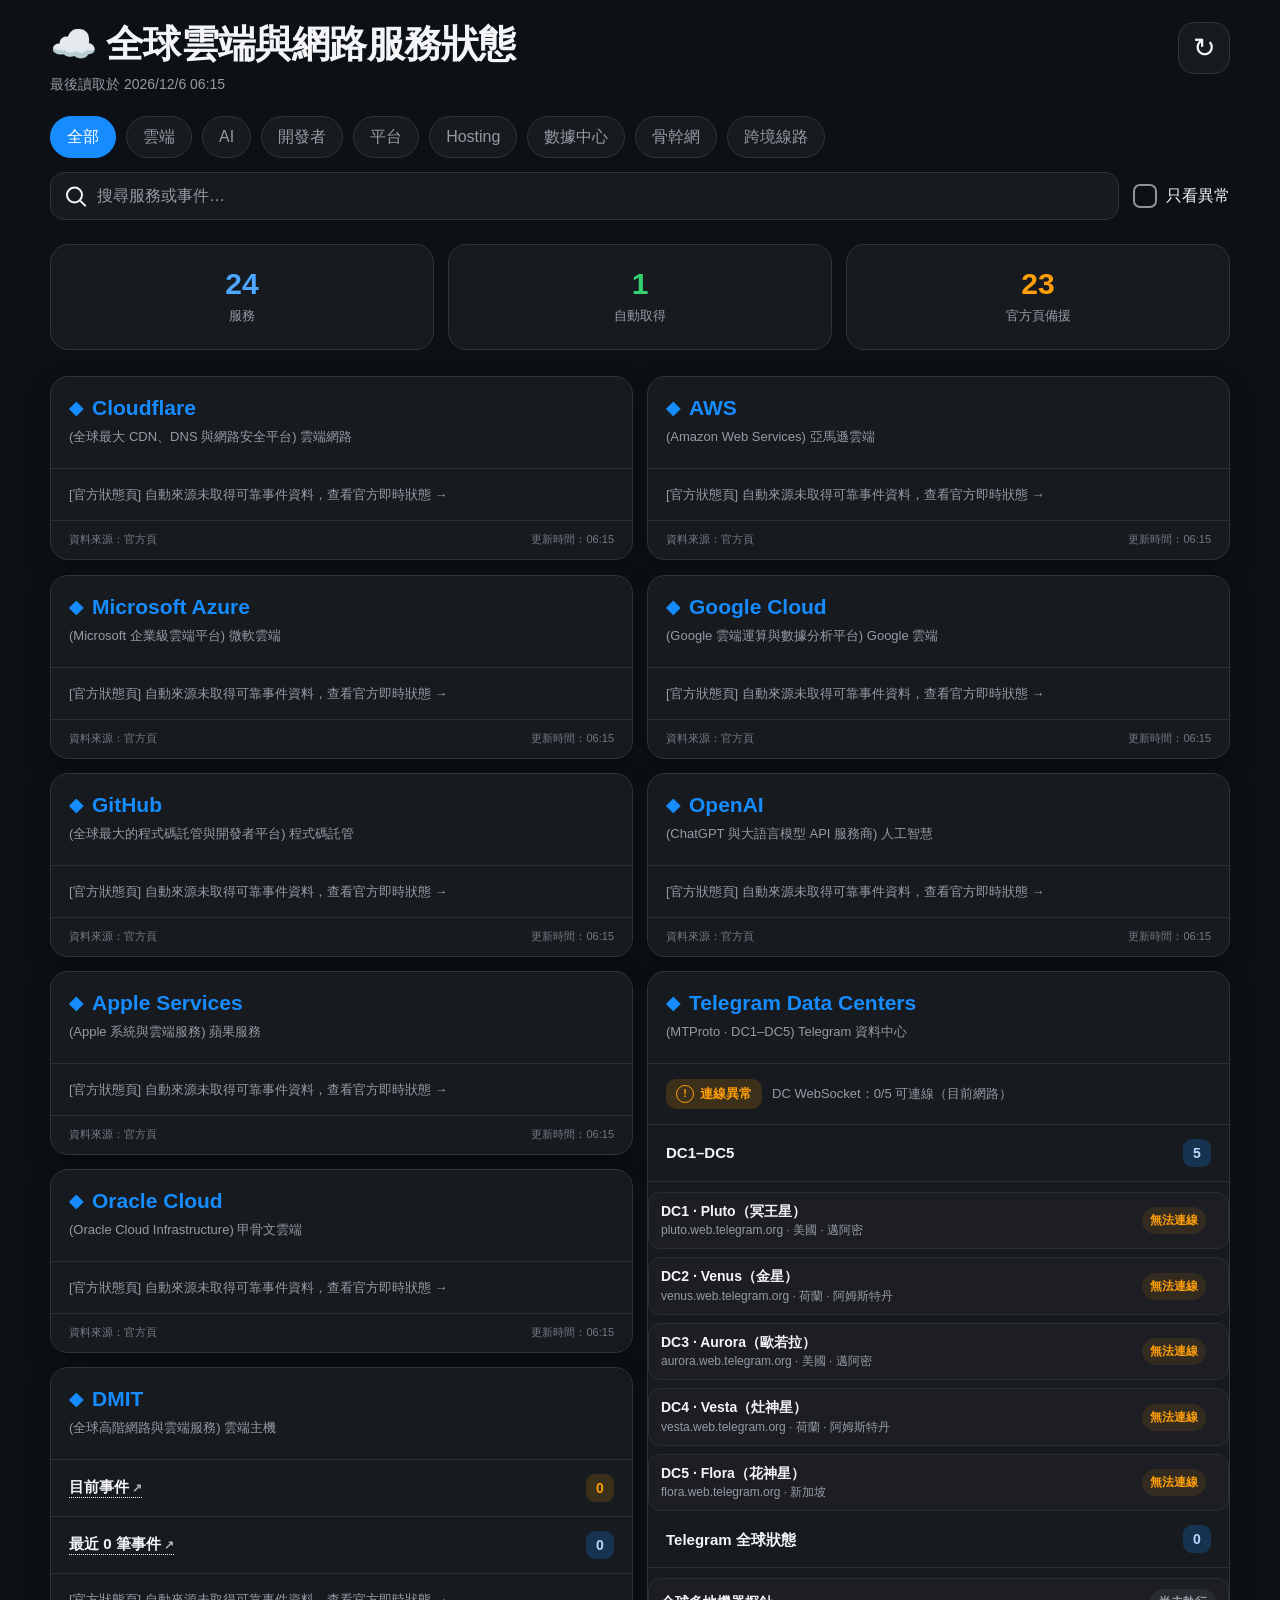
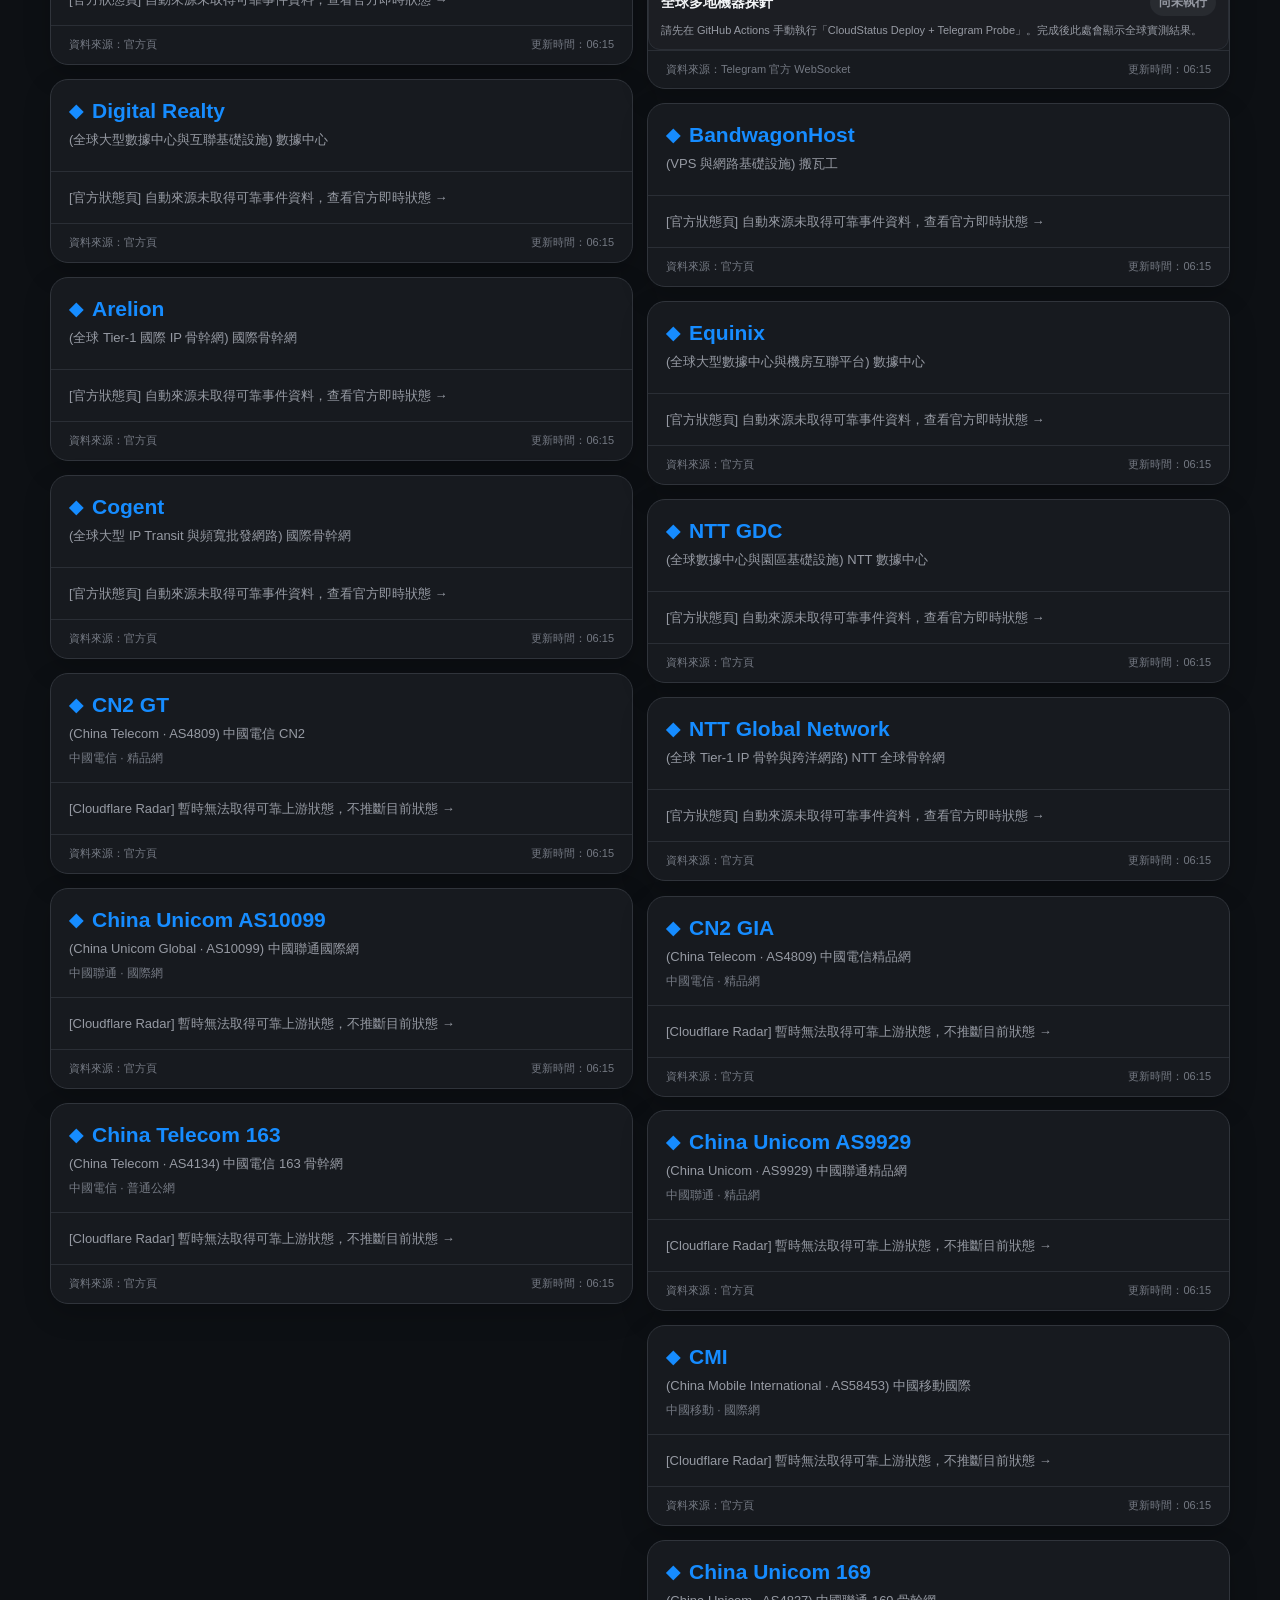
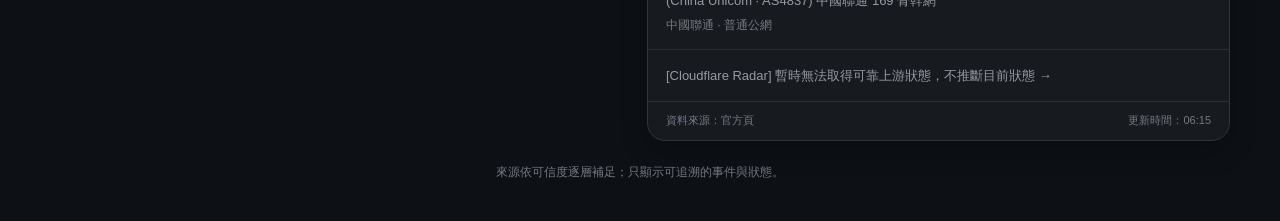
==== index.html @ a764ccdd "Add files via upload" ====
<!doctype html>
<html lang="zh-Hant">
<head>
  <meta http-equiv="Cache-Control" content="no-cache, no-store, must-revalidate">
  <meta http-equiv="Pragma" content="no-cache">
  <meta http-equiv="Expires" content="0">
  <meta charset="utf-8">
  <meta name="viewport" content="width=device-width,initial-scale=1,viewport-fit=cover">
  <meta name="theme-color" content="#121214">
  <meta name="color-scheme" content="dark">
  <title>CloudStatus</title>
  <link rel="stylesheet" href="./assets/style.css?v=97.0.0">
</head>
<body>
  <main class="shell">
    <header class="topbar">
      <div class="heading">
        <h1>☁️ 全球雲端與網路服務狀態</h1>
        <p id="updated">準備讀取官方來源…</p>
      </div>
      <button id="reload" class="icon-btn" type="button" aria-label="重新整理">↻</button>
    </header>

    <section class="toolbar">
      <div class="filter-shell">
        <div id="filters" class="filters" aria-label="服務分類">
          <button class="chip active" data-filter="all">全部</button>
          <button class="chip" data-filter="cloud">雲端</button>
          <button class="chip" data-filter="ai">AI</button>
          <button class="chip" data-filter="developer">開發者</button>
          <button class="chip" data-filter="platform">平台</button>
          <button class="chip" data-filter="hosting">Hosting</button>
          <button class="chip" data-filter="datacenter">數據中心</button>
          <button class="chip" data-filter="backbone">骨幹網</button>
          <button class="chip" data-filter="crossborder">跨境線路</button>
        </div>

        <div id="filterMoreWrap" class="filter-more-wrap" hidden>
          <button id="filterMore" class="chip more-chip" type="button" aria-haspopup="menu" aria-expanded="false">
            更多 <span class="more-arrow">⌄</span>
          </button>
          <div id="filterMoreMenu" class="filter-more-menu" role="menu" hidden></div>
        </div>
      </div>

      <div class="tools">
        <div class="search-box">
          <span class="search-icon" aria-hidden="true"></span>
          <input id="search" type="search" placeholder="搜尋服務或事件…" autocomplete="off">
        </div>

        <label class="toggle">
          <input id="activeOnly" type="checkbox">
          <span class="toggle-box" aria-hidden="true"></span>
          <span>只看異常</span>
        </label>
      </div>
    </section>

    <section class="summary" id="summary"></section>
    <section class="grid" id="services"></section>

    <footer>
      來源依可信度逐層補足；只顯示可追溯的事件與狀態。
    </footer>
  </main>
  <script src="./assets/services/registry.js?v=97.0.0"></script>
  <script type="module" src="./assets/app.js?v=97.0.0"></script>
</body>
</html>
---- assets/style.css ----
/* CloudStatus CSS module manifest */
@import url("./styles/base.css");
@import url("./styles/toolbar.css");
@import url("./styles/cards.css");
@import url("./styles/responsive.css");
@import url("./styles/layout.css");
@import url("./styles/telegram.css");
@import url("./styles/dmit.css");
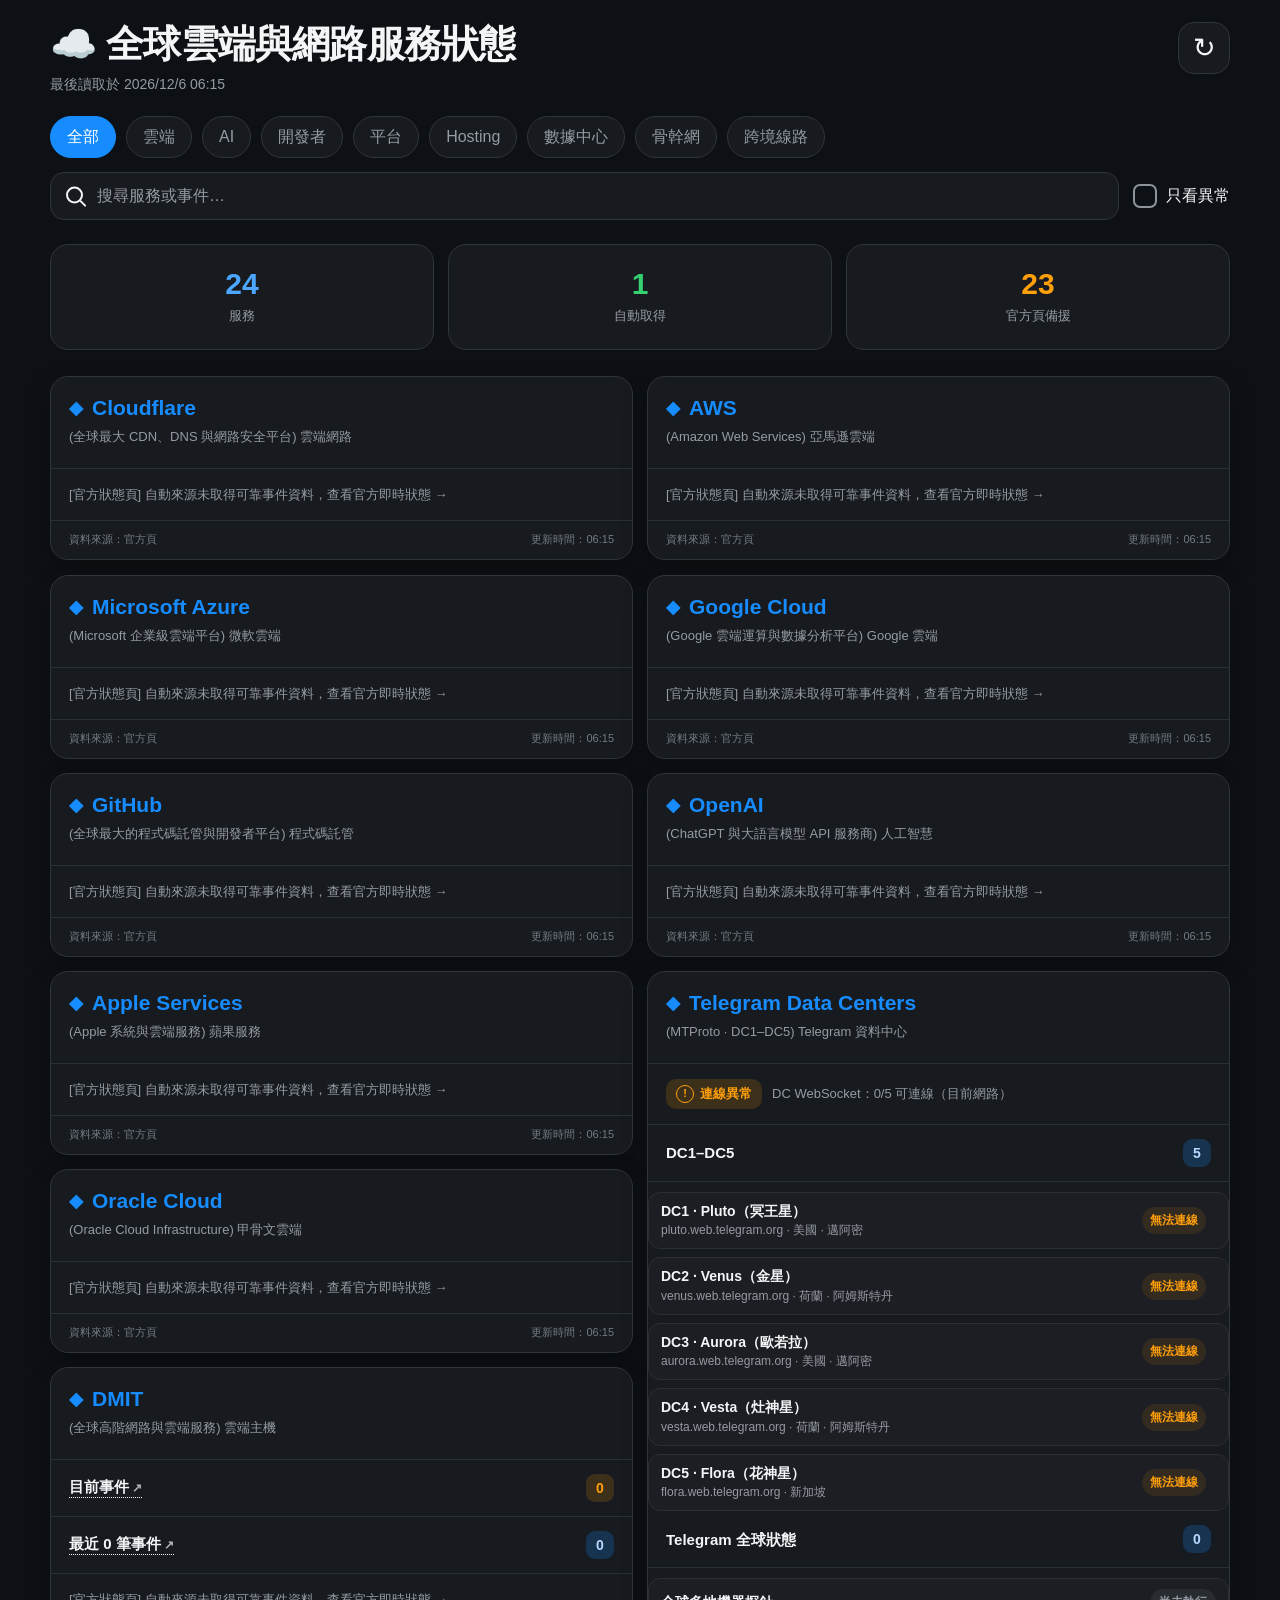
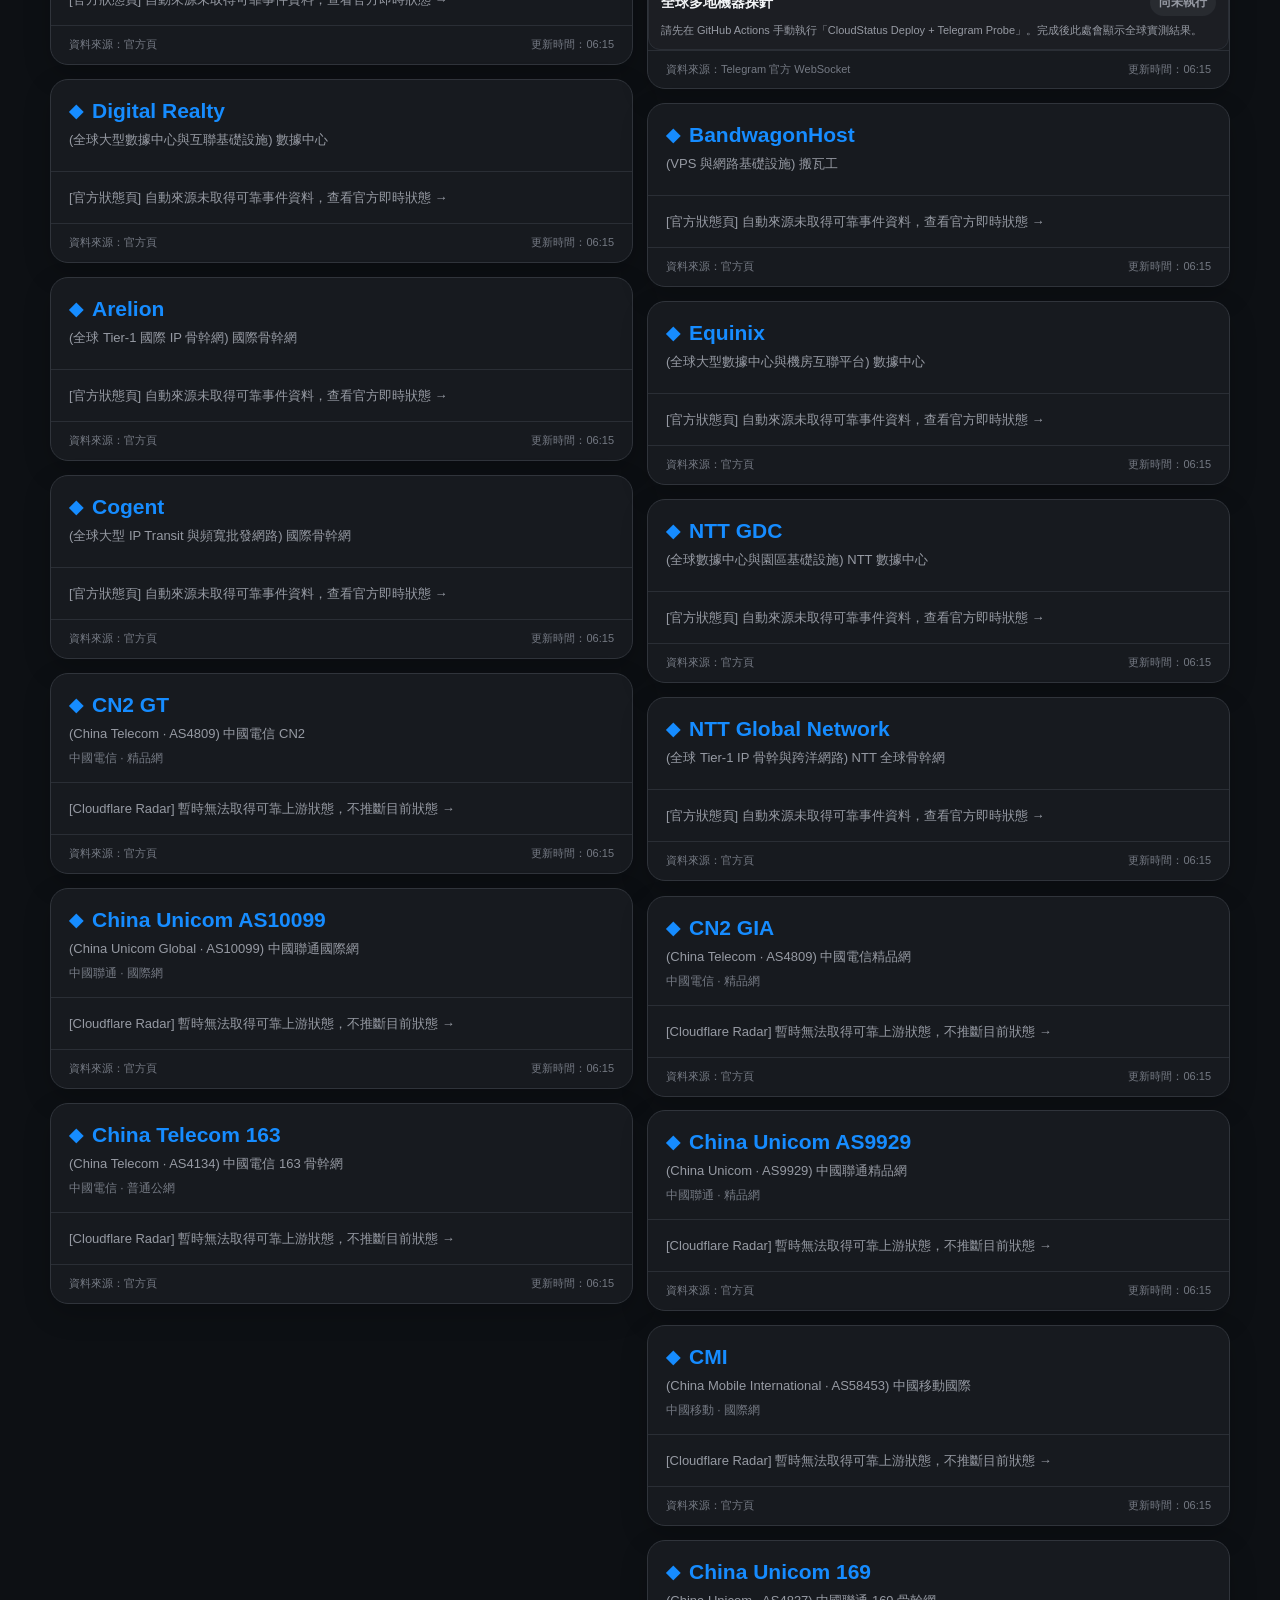
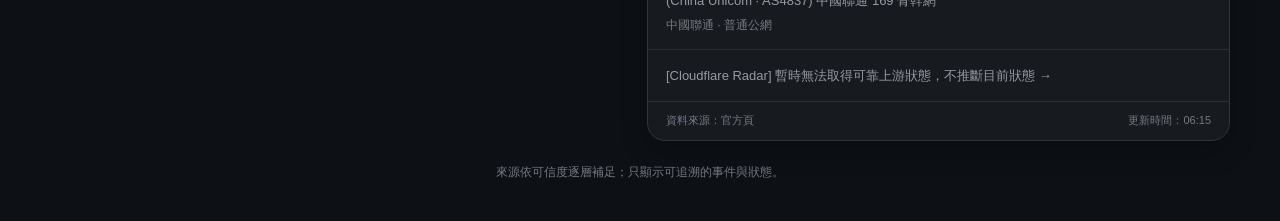
==== commit b2ef80df: "Add files via upload" ====
--- a/index.html
+++ b/index.html
@@ -9,7 +9,7 @@
   <meta name="theme-color" content="#121214">
   <meta name="color-scheme" content="dark">
   <title>CloudStatus</title>
-  <link rel="stylesheet" href="./assets/style.css?v=97.0.0">
+  <link rel="stylesheet" href="./assets/style.css?v=98.0.0">
 </head>
 <body>
   <main class="shell">
@@ -64,7 +64,7 @@
       來源依可信度逐層補足；只顯示可追溯的事件與狀態。
     </footer>
   </main>
-  <script src="./assets/services/registry.js?v=97.0.0"></script>
-  <script type="module" src="./assets/app.js?v=97.0.0"></script>
+  <script src="./assets/services/registry.js?v=98.0.0"></script>
+  <script type="module" src="./assets/app.js?v=98.0.0"></script>
 </body>
 </html>
--- a/assets/style.css
+++ b/assets/style.css
@@ -1,8 +1,8 @@
 /* CloudStatus CSS module manifest */
-@import url("./styles/base.css");
-@import url("./styles/toolbar.css");
-@import url("./styles/cards.css");
-@import url("./styles/responsive.css");
-@import url("./styles/layout.css");
-@import url("./styles/telegram.css");
-@import url("./styles/dmit.css");
+@import url("./styles/base.css?v=98.0.0");
+@import url("./styles/toolbar.css?v=98.0.0");
+@import url("./styles/cards.css?v=98.0.0");
+@import url("./styles/responsive.css?v=98.0.0");
+@import url("./styles/layout.css?v=98.0.0");
+@import url("./styles/telegram.css?v=98.0.0");
+@import url("./styles/dmit.css?v=98.0.0");
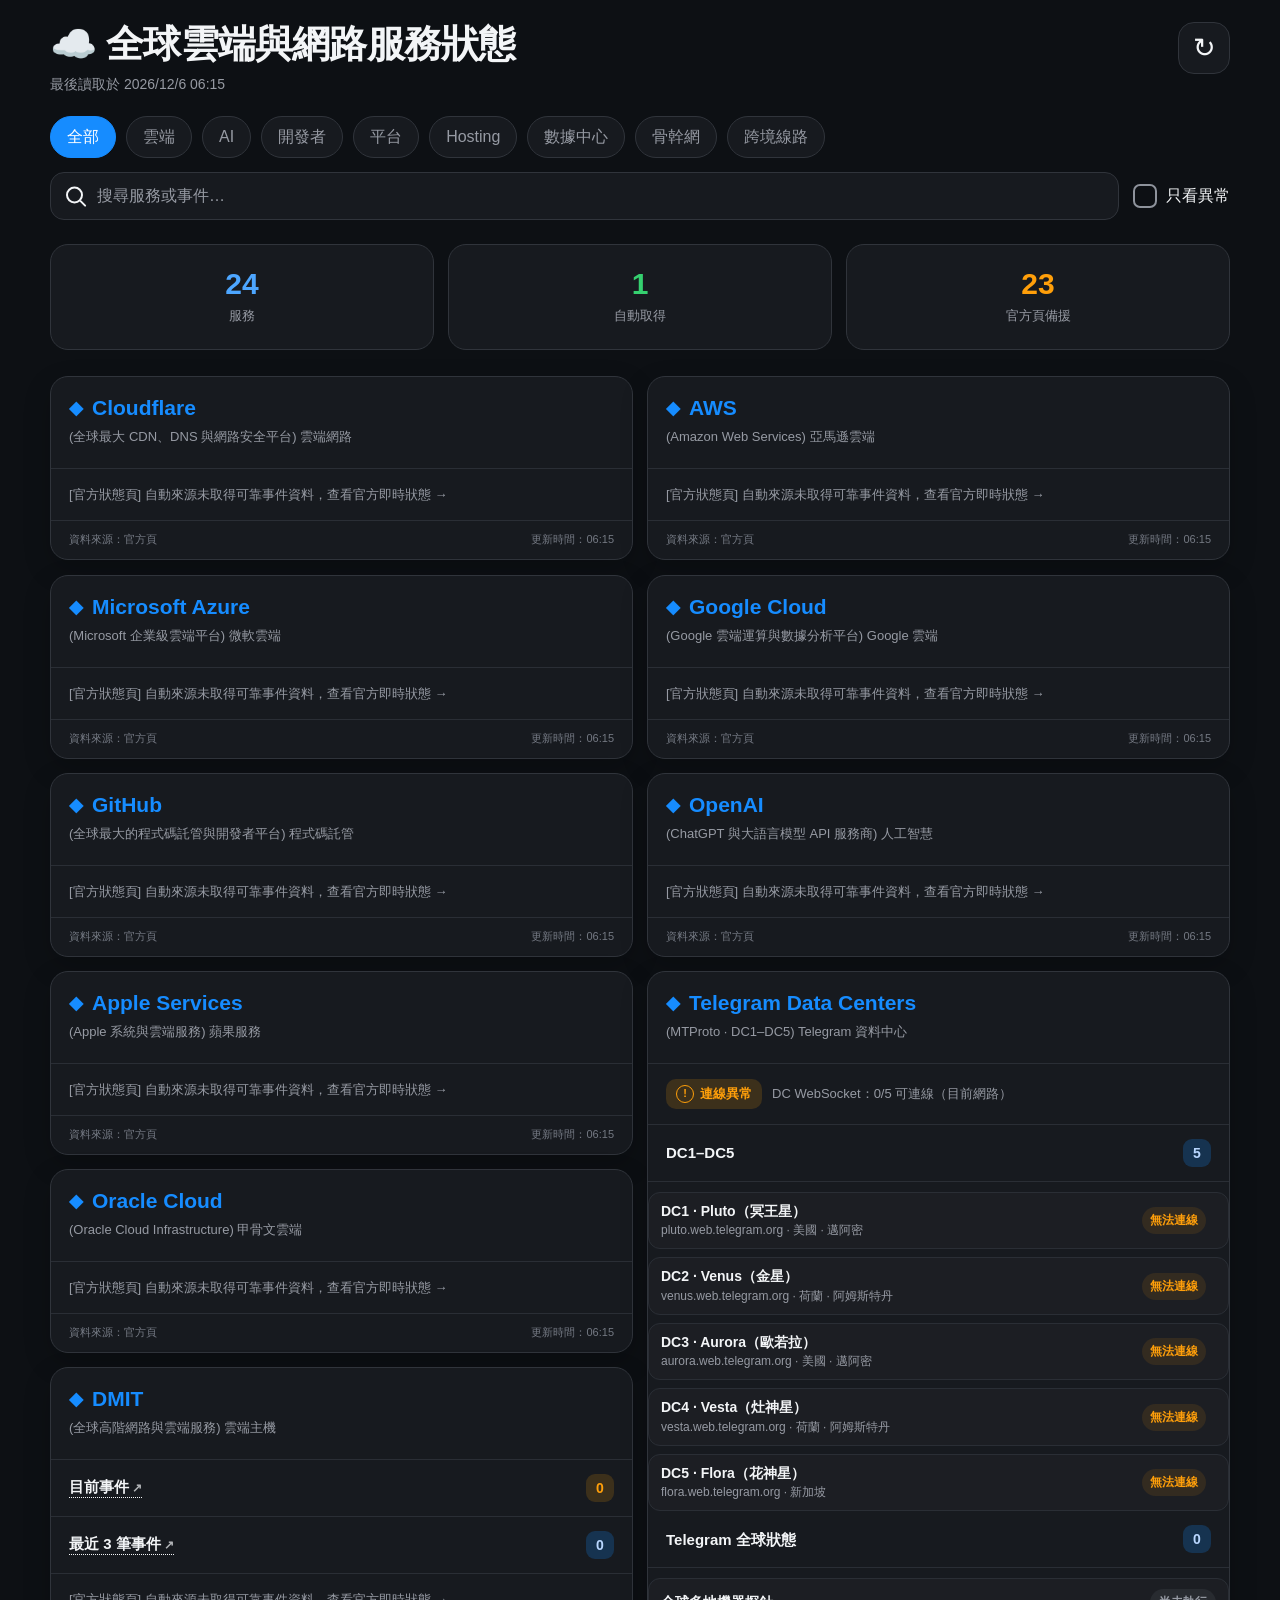
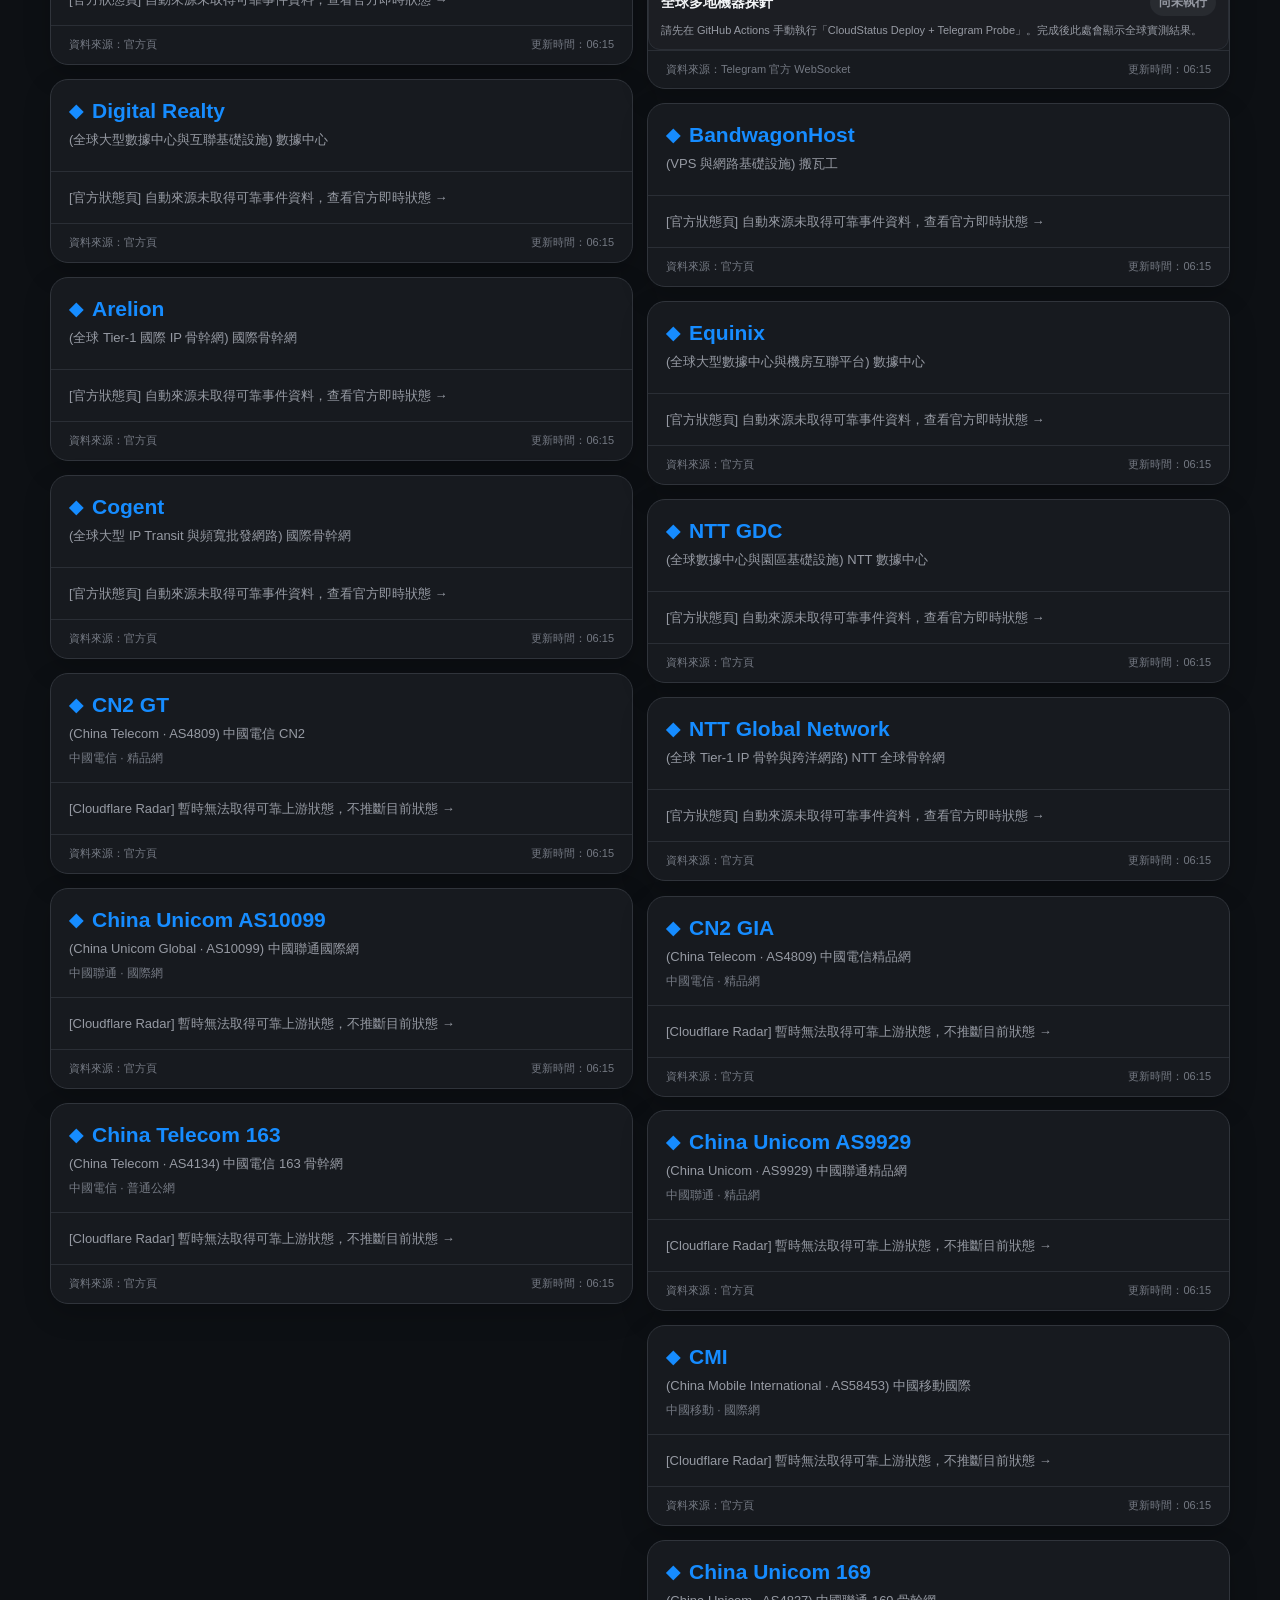
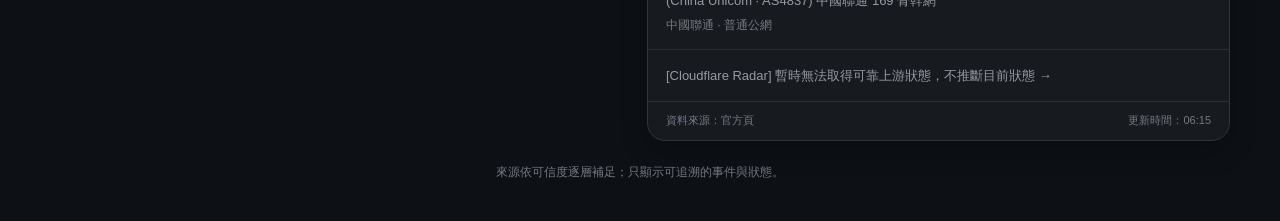
==== commit b8fc2da7: "Add files via upload" ====
--- a/index.html
+++ b/index.html
@@ -9,7 +9,7 @@
   <meta name="theme-color" content="#121214">
   <meta name="color-scheme" content="dark">
   <title>CloudStatus</title>
-  <link rel="stylesheet" href="./assets/style.css?v=98.0.0">
+  <link rel="stylesheet" href="./assets/style.css?v=99.0.0">
 </head>
 <body>
   <main class="shell">
@@ -64,7 +64,7 @@
       來源依可信度逐層補足；只顯示可追溯的事件與狀態。
     </footer>
   </main>
-  <script src="./assets/services/registry.js?v=98.0.0"></script>
-  <script type="module" src="./assets/app.js?v=98.0.0"></script>
+  <script src="./assets/services/registry.js?v=99.0.0"></script>
+  <script type="module" src="./assets/app.js?v=99.0.0"></script>
 </body>
 </html>
--- a/assets/style.css
+++ b/assets/style.css
@@ -1,8 +1,8 @@
 /* CloudStatus CSS module manifest */
-@import url("./styles/base.css?v=98.0.0");
-@import url("./styles/toolbar.css?v=98.0.0");
-@import url("./styles/cards.css?v=98.0.0");
-@import url("./styles/responsive.css?v=98.0.0");
-@import url("./styles/layout.css?v=98.0.0");
-@import url("./styles/telegram.css?v=98.0.0");
-@import url("./styles/dmit.css?v=98.0.0");
+@import url("./styles/base.css?v=99.0.0");
+@import url("./styles/toolbar.css?v=99.0.0");
+@import url("./styles/cards.css?v=99.0.0");
+@import url("./styles/responsive.css?v=99.0.0");
+@import url("./styles/layout.css?v=99.0.0");
+@import url("./styles/telegram.css?v=99.0.0");
+@import url("./styles/dmit.css?v=99.0.0");
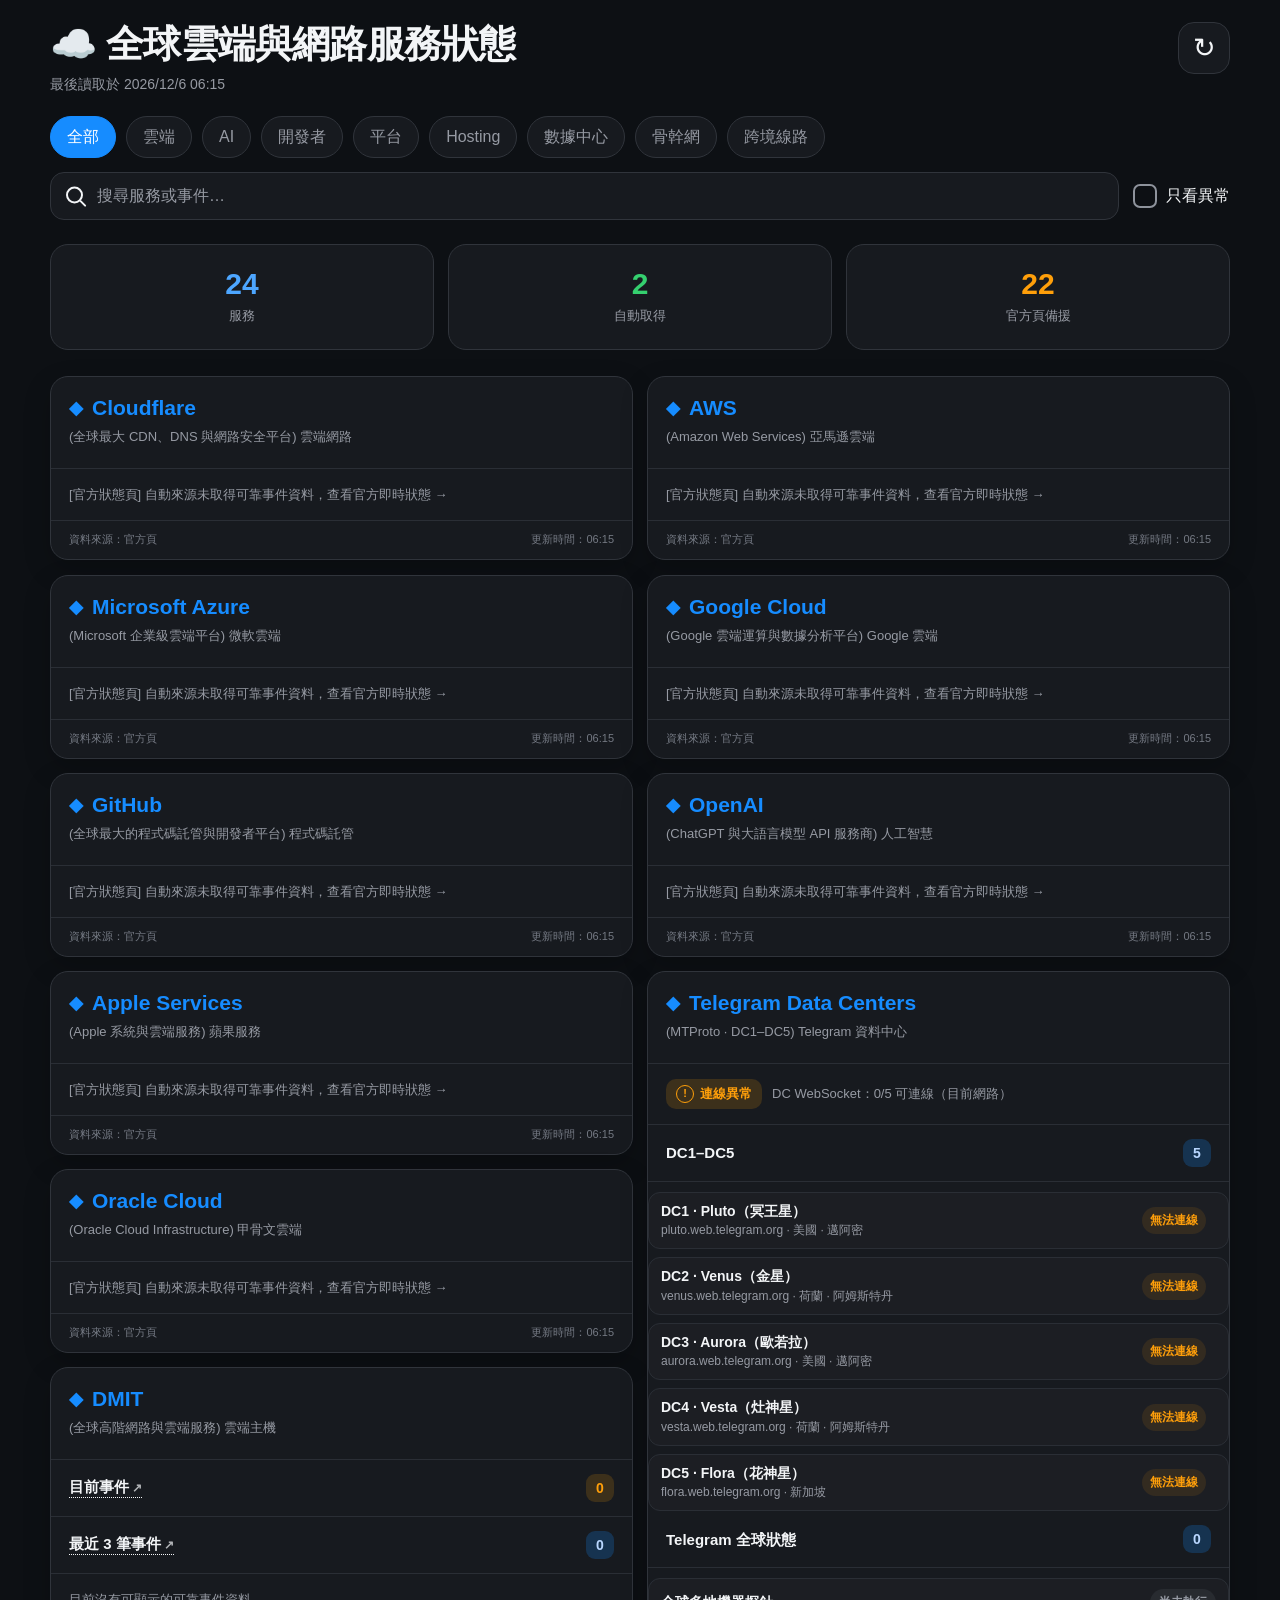
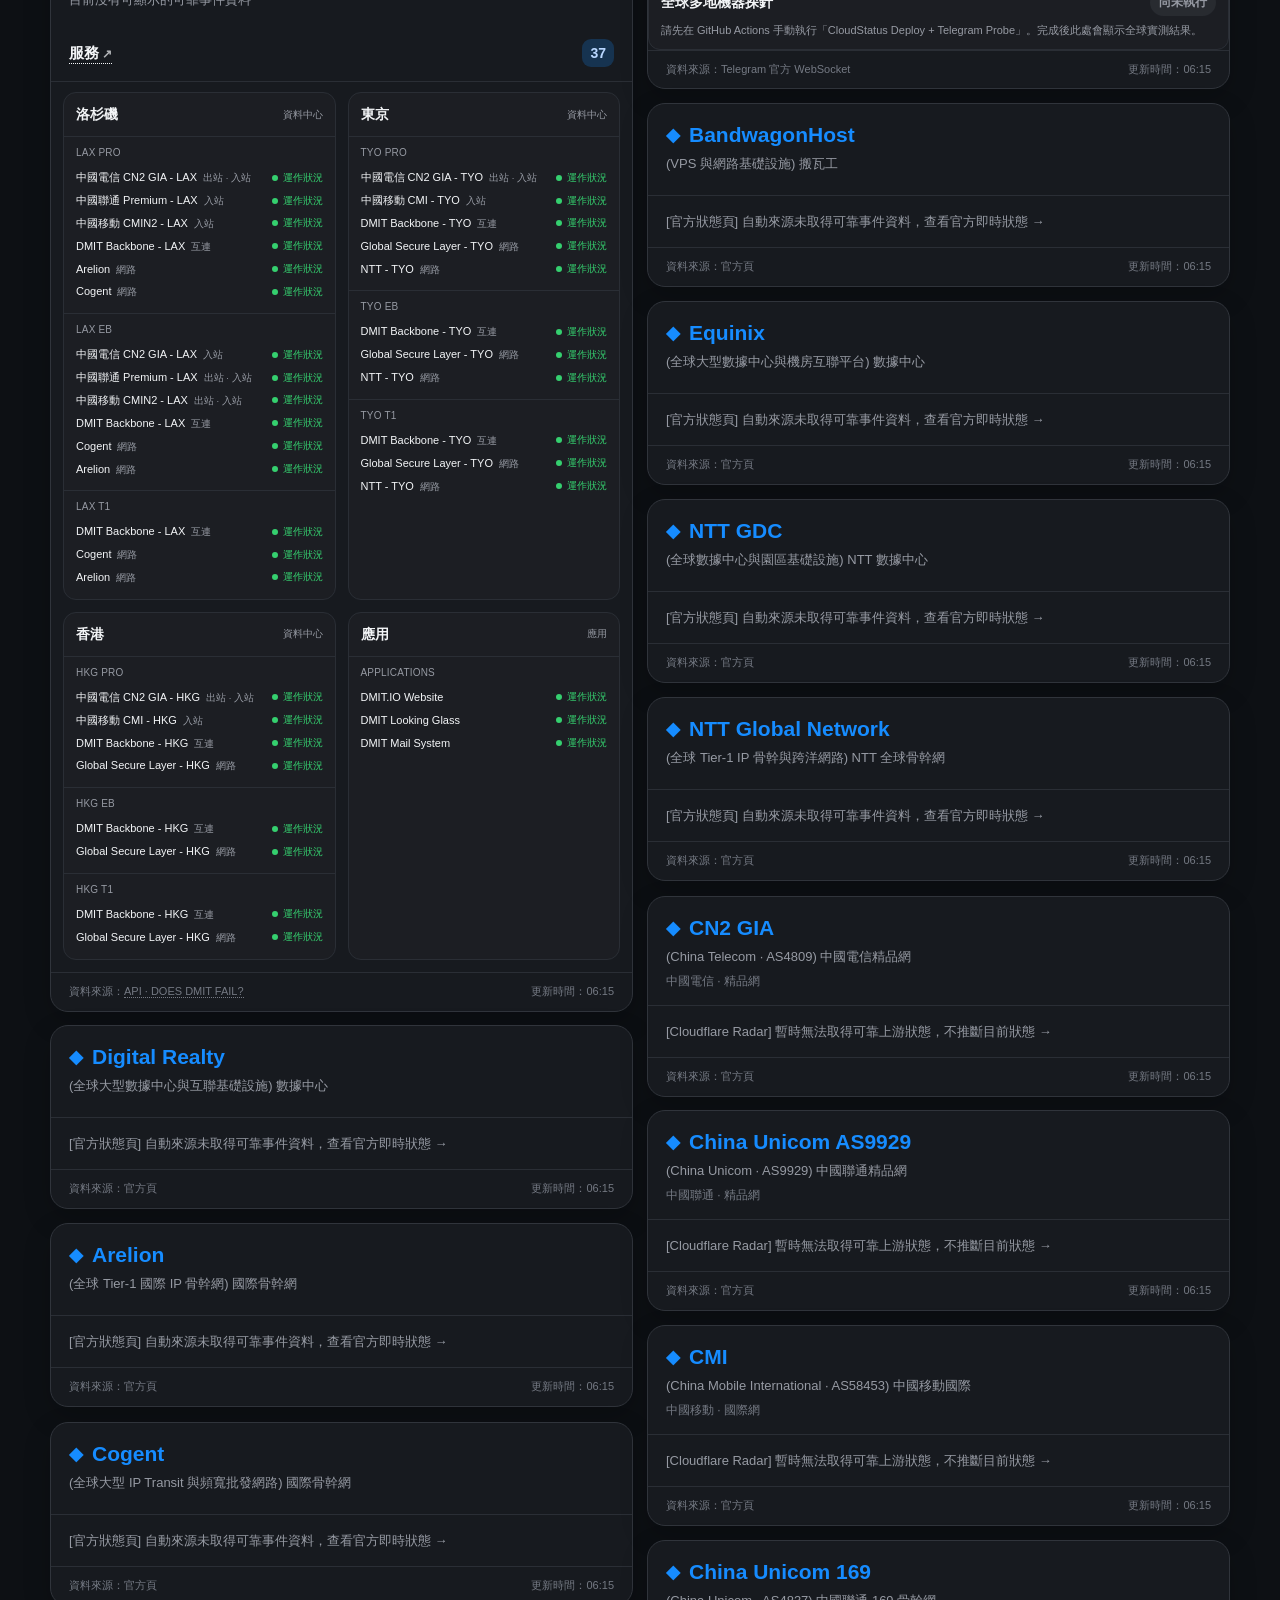
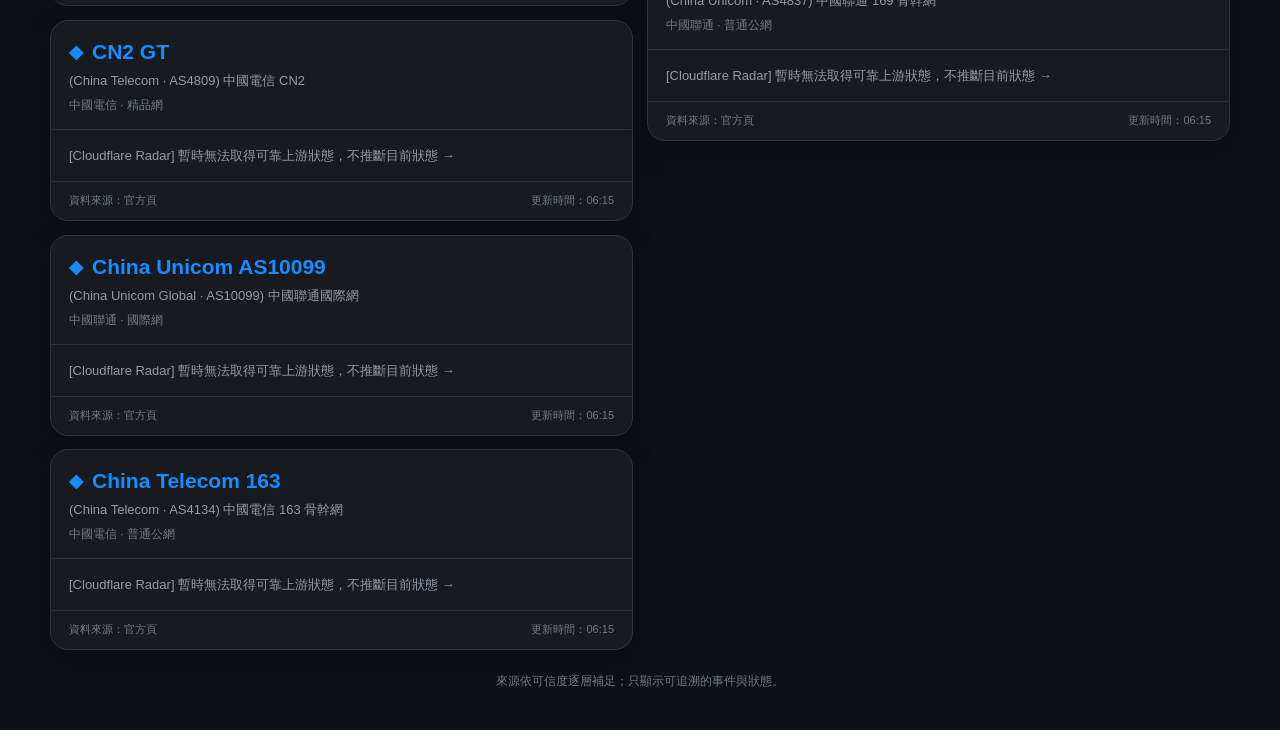
==== commit 0d7612ce: "Add files via upload" ====
--- a/index.html
+++ b/index.html
@@ -9,7 +9,7 @@
   <meta name="theme-color" content="#121214">
   <meta name="color-scheme" content="dark">
   <title>CloudStatus</title>
-  <link rel="stylesheet" href="./assets/style.css?v=99.0.0">
+  <link rel="stylesheet" href="./assets/style.css?v=100.0.0">
 </head>
 <body>
   <main class="shell">
@@ -64,7 +64,7 @@
       來源依可信度逐層補足；只顯示可追溯的事件與狀態。
     </footer>
   </main>
-  <script src="./assets/services/registry.js?v=99.0.0"></script>
-  <script type="module" src="./assets/app.js?v=99.0.0"></script>
+  <script src="./assets/services/registry.js?v=100.0.0"></script>
+  <script type="module" src="./assets/app.js?v=100.0.0"></script>
 </body>
 </html>
--- a/assets/style.css
+++ b/assets/style.css
@@ -1,8 +1,8 @@
 /* CloudStatus CSS module manifest */
-@import url("./styles/base.css?v=99.0.0");
-@import url("./styles/toolbar.css?v=99.0.0");
-@import url("./styles/cards.css?v=99.0.0");
-@import url("./styles/responsive.css?v=99.0.0");
-@import url("./styles/layout.css?v=99.0.0");
-@import url("./styles/telegram.css?v=99.0.0");
-@import url("./styles/dmit.css?v=99.0.0");
+@import url("./styles/base.css?v=100.0.0");
+@import url("./styles/toolbar.css?v=100.0.0");
+@import url("./styles/cards.css?v=100.0.0");
+@import url("./styles/responsive.css?v=100.0.0");
+@import url("./styles/layout.css?v=100.0.0");
+@import url("./styles/telegram.css?v=100.0.0");
+@import url("./styles/dmit.css?v=100.0.0");
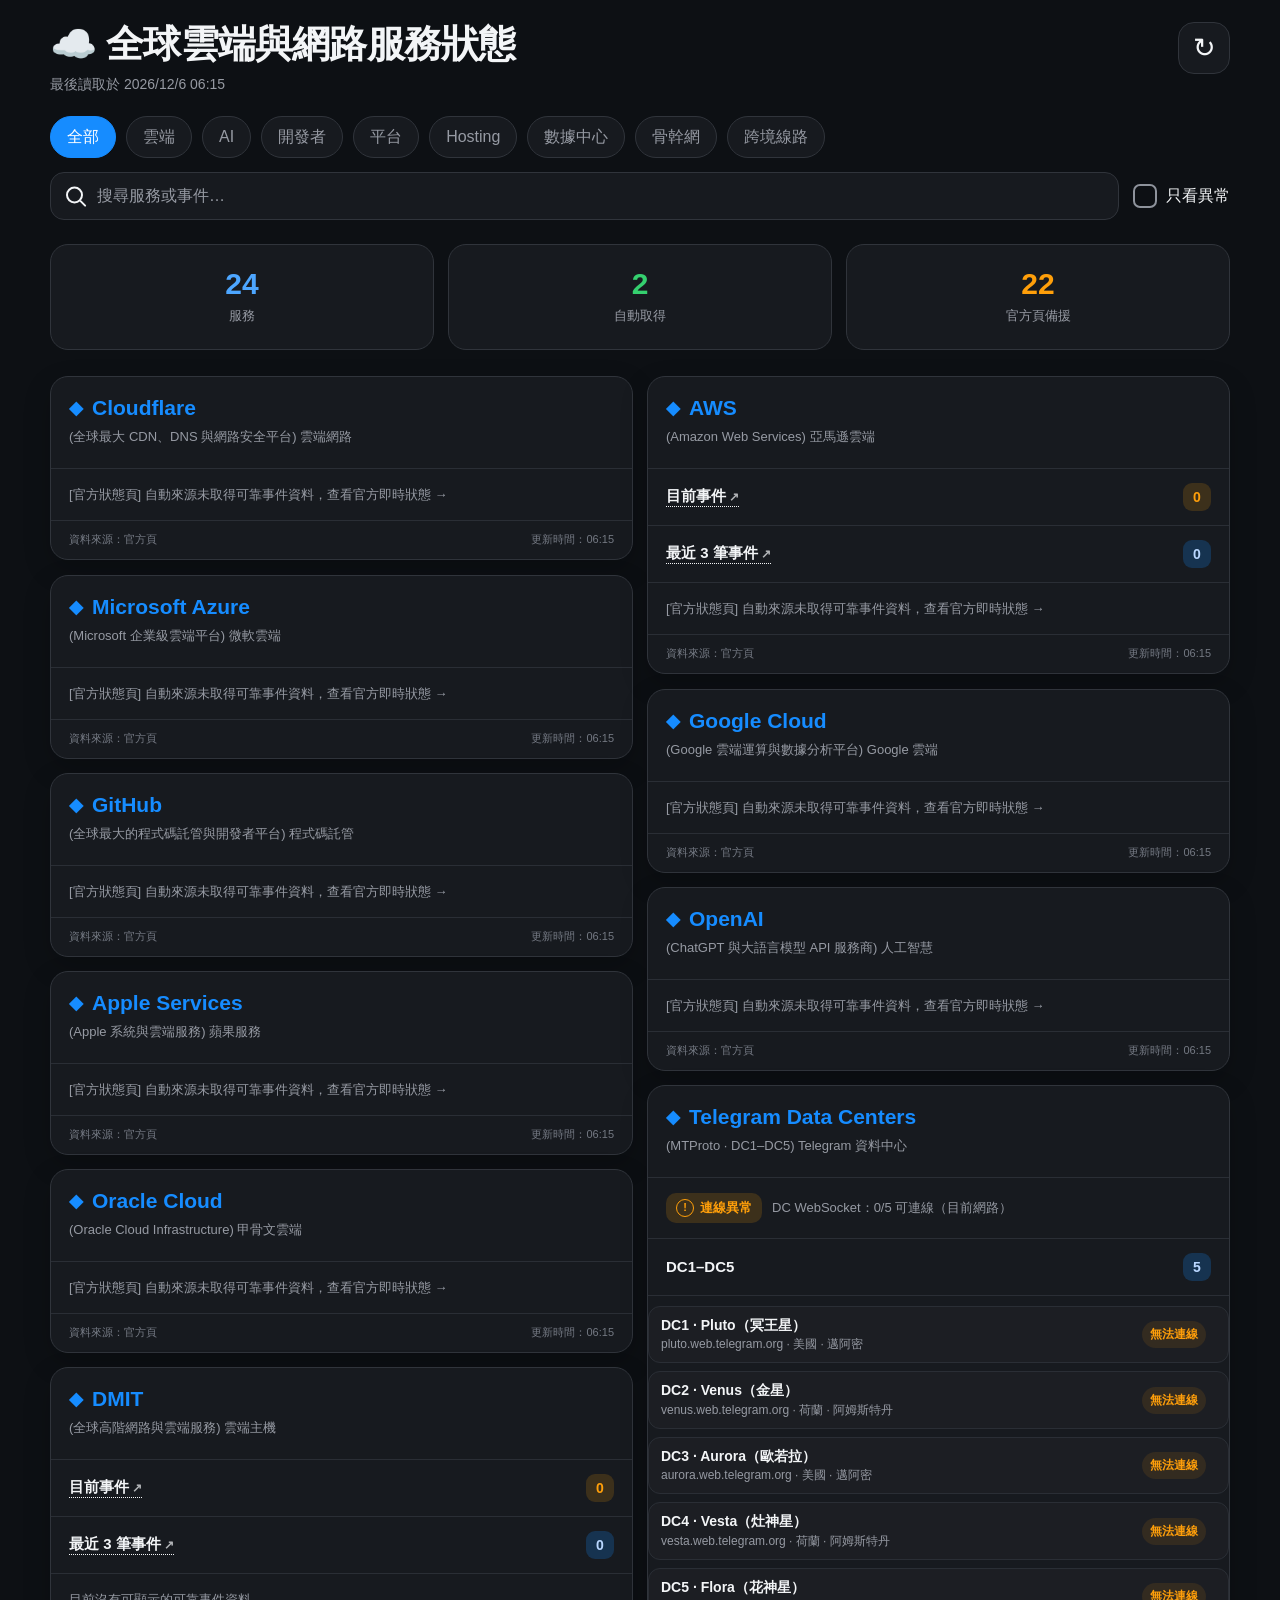
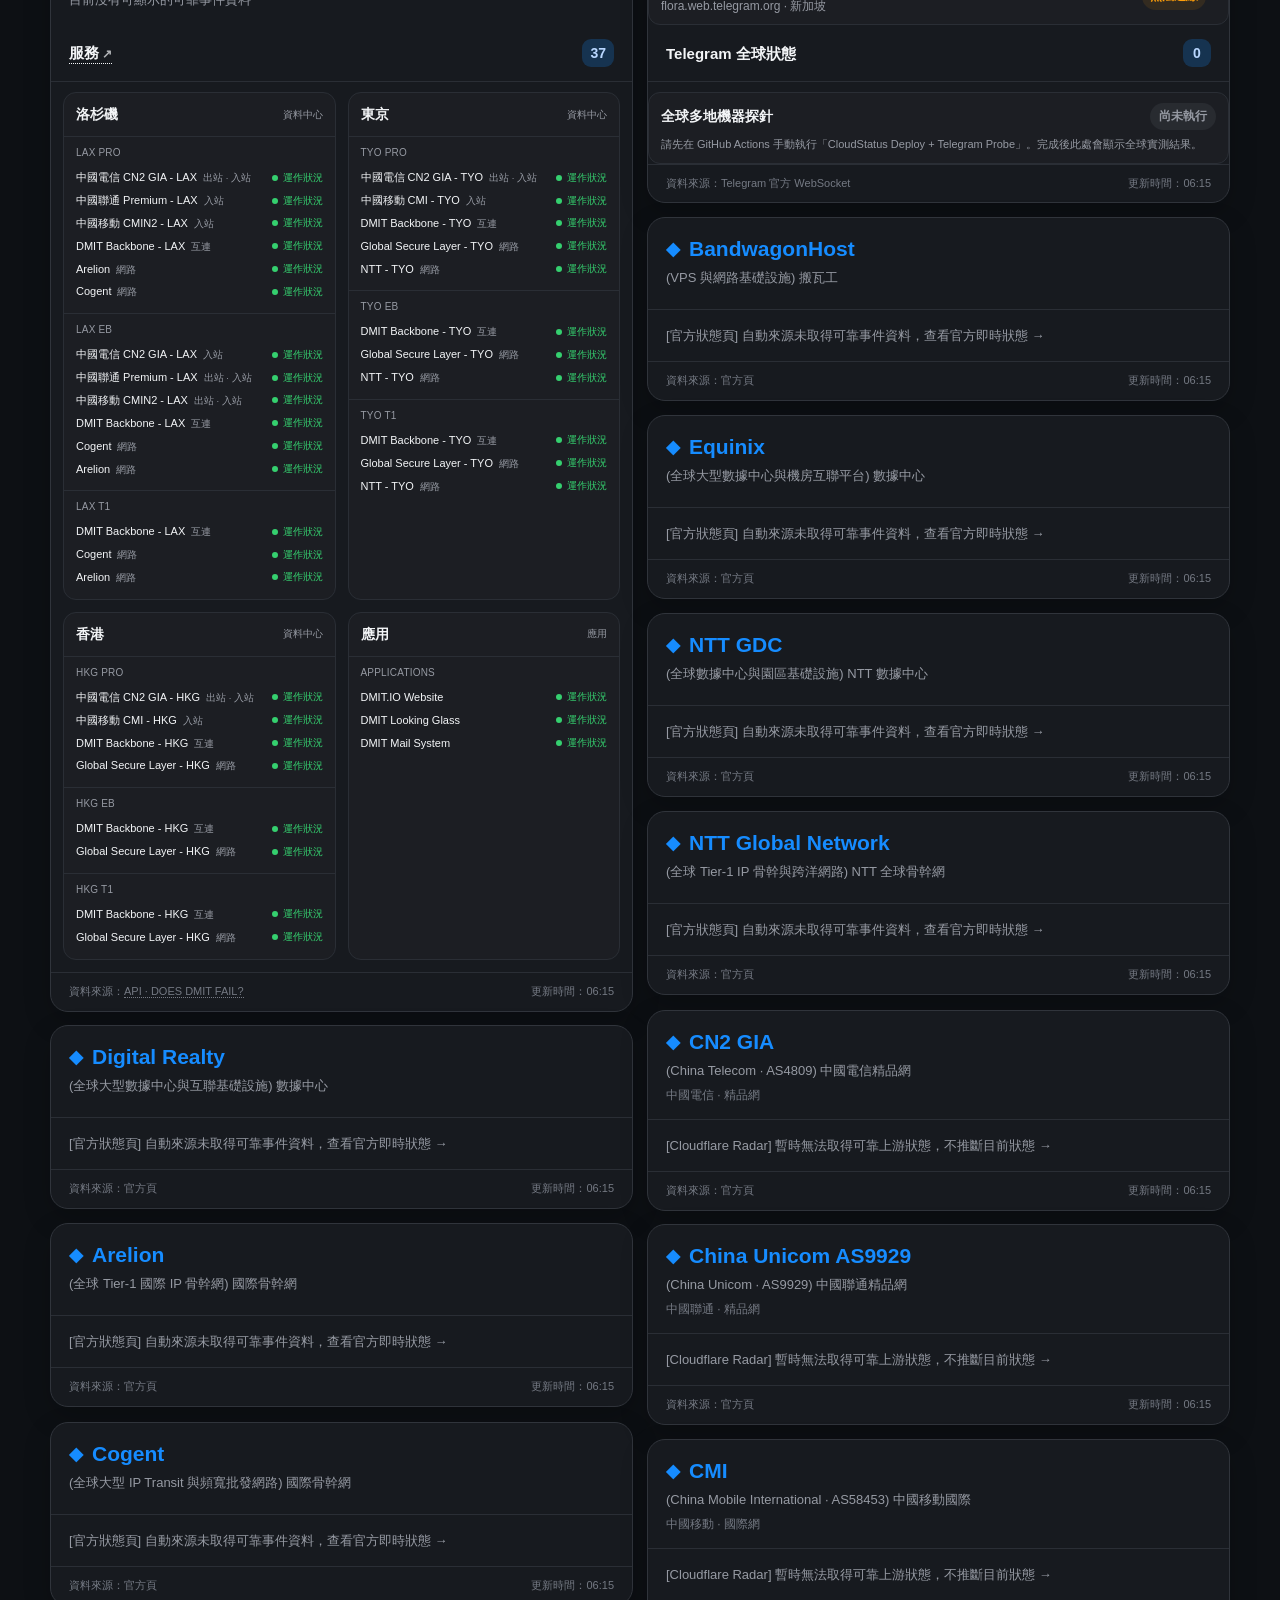
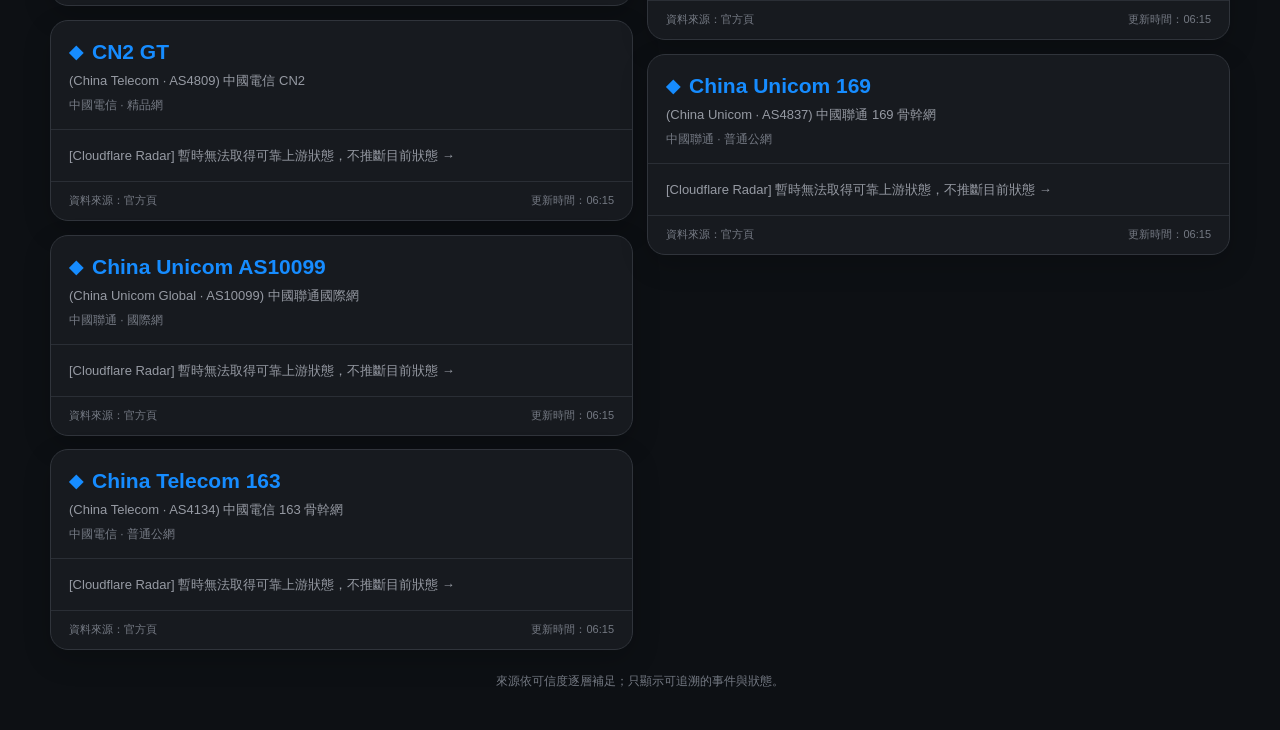
==== commit 90f640b0: "Add files via upload" ====
--- a/index.html
+++ b/index.html
@@ -9,7 +9,7 @@
   <meta name="theme-color" content="#121214">
   <meta name="color-scheme" content="dark">
   <title>CloudStatus</title>
-  <link rel="stylesheet" href="./assets/style.css?v=100.0.0">
+  <link rel="stylesheet" href="./assets/style.css?v=103.0.0">
 </head>
 <body>
   <main class="shell">
@@ -64,7 +64,7 @@
       來源依可信度逐層補足；只顯示可追溯的事件與狀態。
     </footer>
   </main>
-  <script src="./assets/services/registry.js?v=100.0.0"></script>
-  <script type="module" src="./assets/app.js?v=100.0.0"></script>
+  <script src="./assets/services/registry.js?v=103.0.0"></script>
+  <script type="module" src="./assets/app.js?v=103.0.0"></script>
 </body>
 </html>
--- a/assets/style.css
+++ b/assets/style.css
@@ -1,8 +1,8 @@
 /* CloudStatus CSS module manifest */
-@import url("./styles/base.css?v=100.0.0");
-@import url("./styles/toolbar.css?v=100.0.0");
-@import url("./styles/cards.css?v=100.0.0");
-@import url("./styles/responsive.css?v=100.0.0");
-@import url("./styles/layout.css?v=100.0.0");
-@import url("./styles/telegram.css?v=100.0.0");
-@import url("./styles/dmit.css?v=100.0.0");
+@import url("./styles/base.css?v=103.0.0");
+@import url("./styles/toolbar.css?v=103.0.0");
+@import url("./styles/cards.css?v=103.0.0");
+@import url("./styles/responsive.css?v=103.0.0");
+@import url("./styles/layout.css?v=103.0.0");
+@import url("./styles/telegram.css?v=103.0.0");
+@import url("./styles/dmit.css?v=103.0.0");
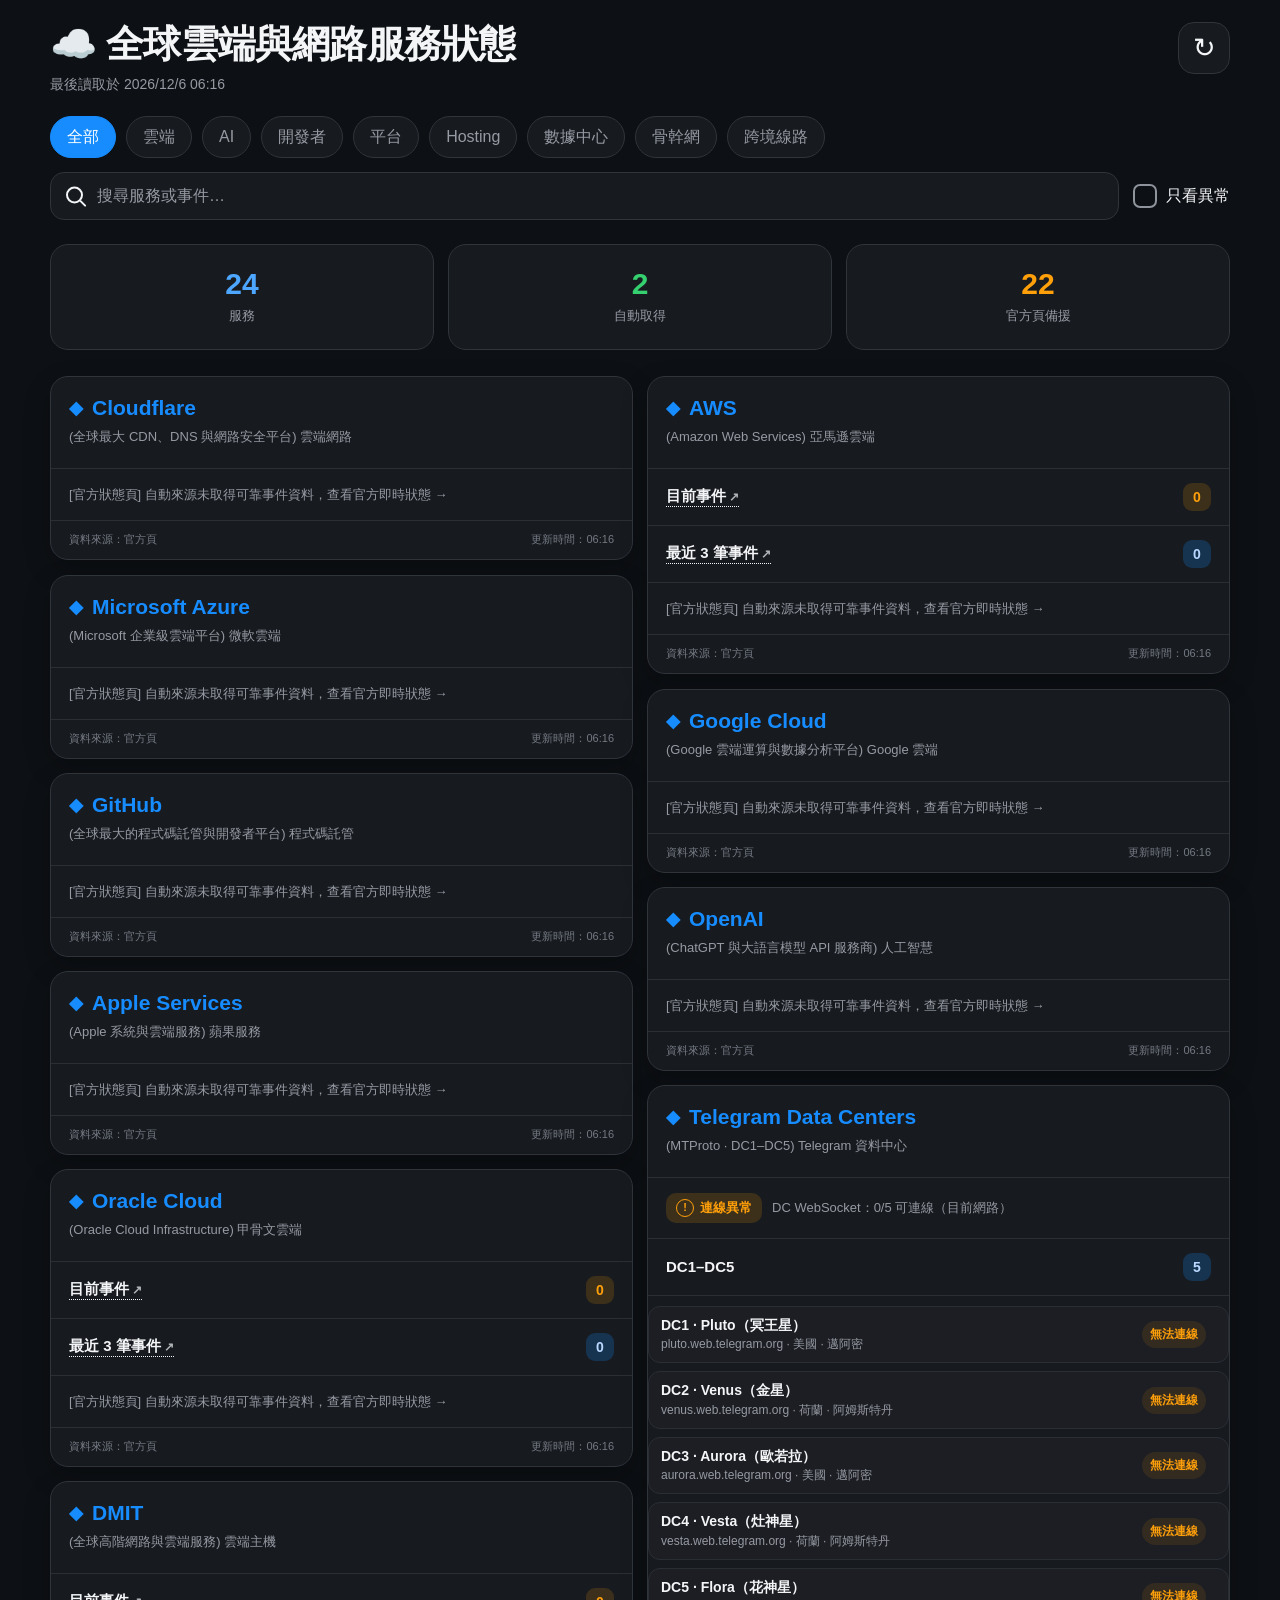
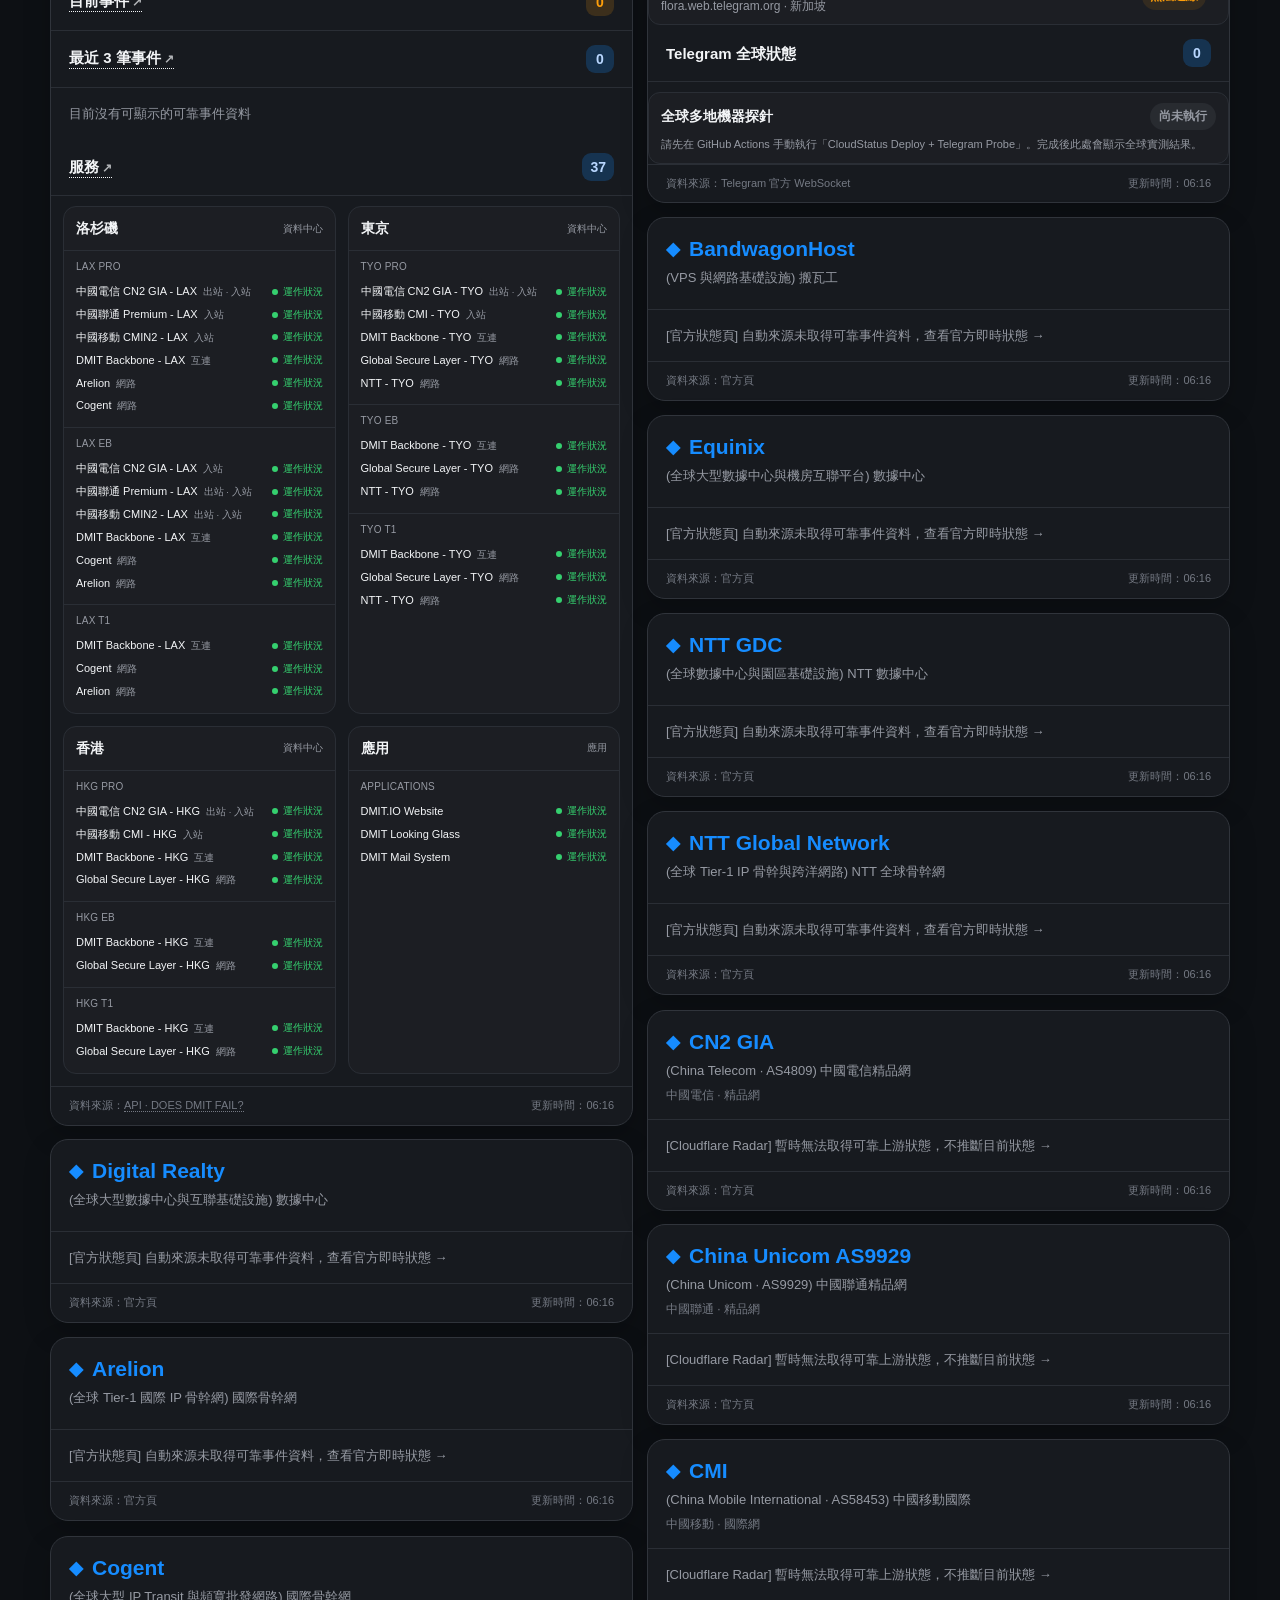
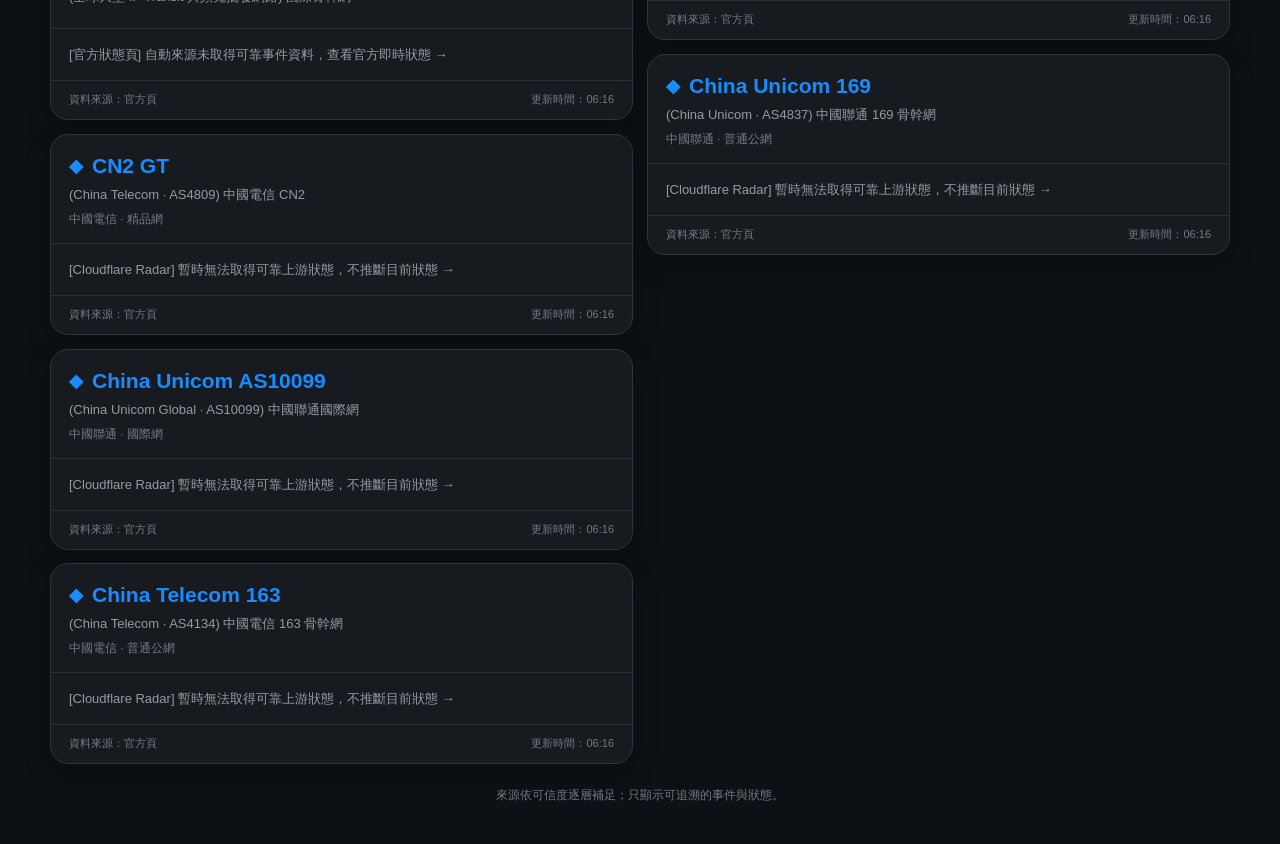
==== commit 3c758723: "Add files via upload" ====
--- a/index.html
+++ b/index.html
@@ -9,7 +9,7 @@
   <meta name="theme-color" content="#121214">
   <meta name="color-scheme" content="dark">
   <title>CloudStatus</title>
-  <link rel="stylesheet" href="./assets/style.css?v=103.0.0">
+  <link rel="stylesheet" href="./assets/style.css?v=105.0.0">
 </head>
 <body>
   <main class="shell">
@@ -64,7 +64,7 @@
       來源依可信度逐層補足；只顯示可追溯的事件與狀態。
     </footer>
   </main>
-  <script src="./assets/services/registry.js?v=103.0.0"></script>
-  <script type="module" src="./assets/app.js?v=103.0.0"></script>
+  <script src="./assets/services/registry.js?v=105.0.0"></script>
+  <script type="module" src="./assets/app.js?v=105.0.0"></script>
 </body>
 </html>
--- a/assets/style.css
+++ b/assets/style.css
@@ -1,8 +1,8 @@
 /* CloudStatus CSS module manifest */
-@import url("./styles/base.css?v=103.0.0");
-@import url("./styles/toolbar.css?v=103.0.0");
-@import url("./styles/cards.css?v=103.0.0");
-@import url("./styles/responsive.css?v=103.0.0");
-@import url("./styles/layout.css?v=103.0.0");
-@import url("./styles/telegram.css?v=103.0.0");
-@import url("./styles/dmit.css?v=103.0.0");
+@import url("./styles/base.css?v=105.0.0");
+@import url("./styles/toolbar.css?v=105.0.0");
+@import url("./styles/cards.css?v=105.0.0");
+@import url("./styles/responsive.css?v=105.0.0");
+@import url("./styles/layout.css?v=105.0.0");
+@import url("./styles/telegram.css?v=105.0.0");
+@import url("./styles/dmit.css?v=105.0.0");
